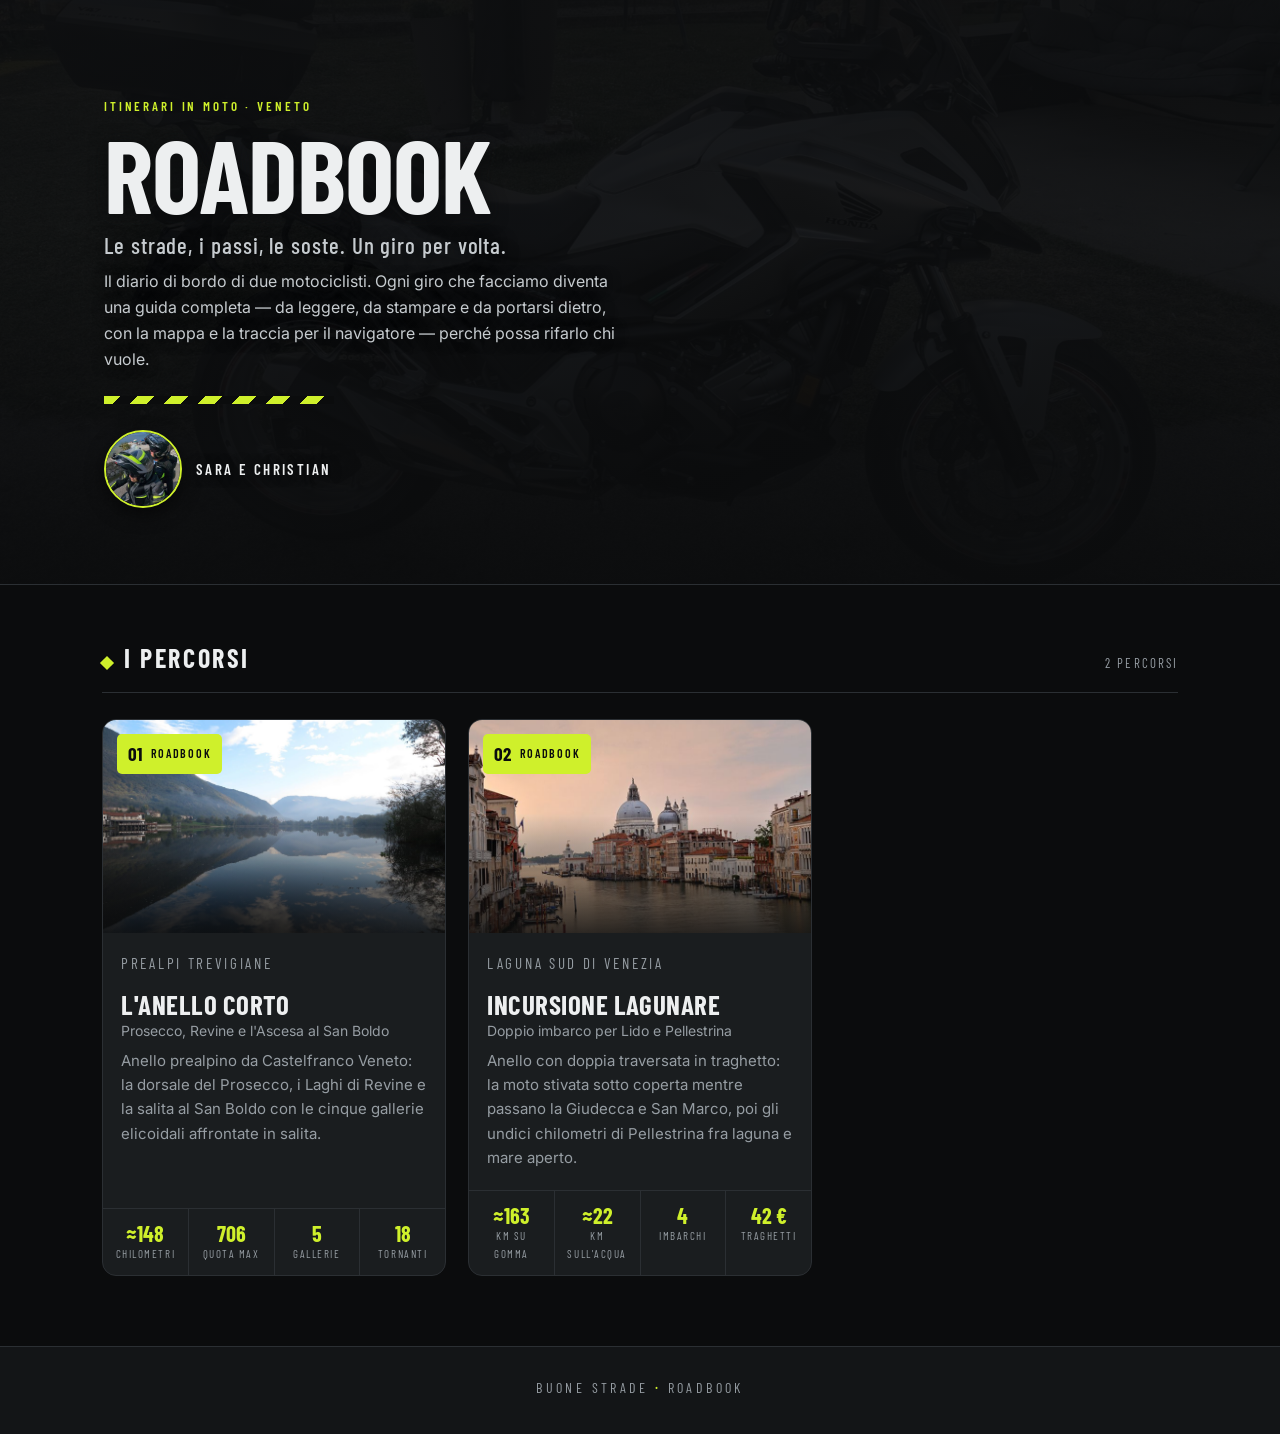
==== index.html @ 34e00041 "Add files via upload" ====
<!DOCTYPE html>
<html lang="it">
<head>
<meta charset="UTF-8">
<meta name="viewport" content="width=device-width, initial-scale=1">
<title>Roadbook — Itinerari in moto</title>
<meta name="description" content="Itinerari in moto in Veneto: guida da sfogliare, PDF da stampare, traccia GPX e video del giro.">
<meta name="theme-color" content="#0B0C0D">
<link rel="preconnect" href="https://fonts.googleapis.com">
<link rel="preconnect" href="https://fonts.gstatic.com" crossorigin>
<link href="https://fonts.googleapis.com/css2?family=Barlow+Condensed:wght@500;600;700&family=Inter:wght@400;500;600&display=swap" rel="stylesheet">
<link rel="stylesheet" href="stile.css">
</head>
<body>

<header class="apertura">
  <img class="apertura-foto" src="media/moto.jpg" alt="">
  <div class="apertura-in">

    <div class="apertura-testo">
      <p class="occhiello">Itinerari in moto · Veneto</p>
      <h1>Roadbook<span>Le strade, i passi, le soste. Un giro per volta.</span></h1>
      <p class="intro">Il diario di bordo di due motociclisti. Ogni giro che facciamo diventa una guida completa — da leggere, da stampare e da portarsi dietro, con la mappa e la traccia per il navigatore — perché possa rifarlo chi vuole.</p>
      <div class="strisce"></div>

      <figure class="noi">
        <img src="media/noi.jpg" alt="I due motociclisti in sella">
        <figcaption>Sara e Christian</figcaption>
      </figure>

    </div>

  </div>
</header>

<main class="foglio">
  <div class="titolo-sezione">
    <h2>I percorsi</h2>
    <span class="nota" id="conteggio"></span>
  </div>

  <div class="griglia" id="griglia"></div>
</main>

<footer class="piede">Buone strade <b>·</b> Roadbook</footer>

<!-- prima i dati, poi il codice che li disegna -->
<script src="giri.js"></script>
<script>
/* Disegna un riquadro per ogni giro presente in giri.js.
   Non serve modificare questo blocco per aggiungere un percorso. */
(function () {
  var griglia = document.getElementById("griglia");

  if (typeof GIRI === "undefined" || GIRI.length === 0) {
    griglia.innerHTML = '<p class="vuoto">Nessun giro inserito. Aggiungi il primo nel file giri.js.</p>';
    return;
  }

  document.getElementById("conteggio").textContent =
    GIRI.length + (GIRI.length === 1 ? " percorso" : " percorsi");

  GIRI.forEach(function (g) {
    var base = "giri/" + g.cartella + "/";

    var numeri = (g.numeri || []).map(function (v) {
      return '<div><span class="n">' + v.n + '</span><span class="e">' + v.e + '</span></div>';
    }).join("");

    var a = document.createElement("a");
    a.className = "scheda";
    a.href = "giro.html?id=" + encodeURIComponent(g.cartella);
    a.innerHTML =
      '<div class="scheda-foto">' +
        '<img src="' + base + g.copertina + '" alt="' + g.titolo + '" loading="lazy">' +
        '<div class="targa"><b>' + g.numero + '</b><span>Roadbook</span></div>' +
      '</div>' +
      '<div class="scheda-testo">' +
        '<p class="scheda-zona">' + g.zona + '</p>' +
        '<h3>' + g.titolo + '<span>' + g.sottotitolo + '</span></h3>' +
        '<p>' + g.descrizione + '</p>' +
      '</div>' +
      (numeri ? '<div class="numeri">' + numeri + '</div>' : '');

    griglia.appendChild(a);
  });
})();
</script>

</body>
</html>
---- stile.css ----
/* =============================================================
   ROADBOOK — foglio di stile
   Palette: nero asfalto + giallo fluo (lo stesso delle giacche).
   Non serve modificare questo file per aggiungere un giro.
   ============================================================= */

:root{
  --nero:      #0B0C0D;   /* fondo pagina */
  --carbone:   #131517;   /* fondo sezioni */
  --pannello:  #1A1D1F;   /* riquadri */
  --bordo:     #2B2F33;
  --fluo:      #CFF02B;   /* giallo fluo */
  --fluo-scuro:#A6C400;
  --testo:     #EDEFF0;
  --testo-2:   #969DA3;
  --raggio:    14px;
}

*{ box-sizing:border-box; }

html,body{
  margin:0; padding:0;
  overflow-x:hidden;            /* niente scorrimento laterale sul telefono */
  background:var(--nero);
}

body{
  font-family:"Inter",-apple-system,BlinkMacSystemFont,"Segoe UI",Roboto,sans-serif;
  color:var(--testo);
  font-size:16px; line-height:1.62;
  -webkit-font-smoothing:antialiased;
}

img{ max-width:100%; }
a{ color:inherit; }

/* --- elementi ricorrenti ------------------------------------ */

/* la striscia diagonale nero/fluo, come il nastro segnaletico */
.strisce{
  height:8px;
  background:repeating-linear-gradient(135deg,
    var(--fluo) 0 12px, var(--nero) 12px 24px);
}

.occhiello{
  font-family:"Barlow Condensed",sans-serif;
  text-transform:uppercase;
  letter-spacing:.22em;
  font-size:13px; font-weight:600;
  color:var(--fluo);
  margin:0 0 10px;
}

.nota{
  font-family:"Barlow Condensed",sans-serif;
  text-transform:uppercase; letter-spacing:.16em;
  font-size:13px; color:var(--testo-2);
}

.vuoto{ color:var(--testo-2); font-size:15px; margin:0; }

/* =============================================================
   HOME — apertura
   ============================================================= */

.apertura{
  position:relative;
  background:var(--nero);
  border-bottom:1px solid var(--bordo);
  overflow:hidden;
}

.apertura-foto{
  position:absolute; inset:0;
  width:100%; height:100%;
  object-fit:cover; object-position:50% 62%;
  opacity:.34;
  filter:grayscale(.35) contrast(1.04);
}

.apertura::after{        /* velo scuro per far leggere il testo */
  content:""; position:absolute; inset:0;
  background:linear-gradient(180deg,
    rgba(11,12,13,.88) 0%, rgba(11,12,13,.80) 40%,
    rgba(11,12,13,.90) 72%, rgba(11,12,13,.97) 100%);
}

.apertura-in{
  position:relative; z-index:2;
  max-width:1120px; margin:0 auto;
  padding:64px 22px 54px;
  display:grid; gap:30px; grid-template-columns:1fr;
}

.apertura h1{
  font-family:"Barlow Condensed",sans-serif;
  font-weight:700; text-transform:uppercase;
  font-size:clamp(52px,15vw,104px);
  line-height:.88; letter-spacing:-.01em;
  margin:0 0 14px;
}

.apertura h1 span{
  display:block;
  font-size:clamp(17px,4.4vw,23px);
  font-weight:500; letter-spacing:.04em;
  text-transform:none;
  color:var(--testo-2);
  margin-top:16px;
}

.intro{
  max-width:52ch;
  color:#C6CBCF;                 /* più chiaro: deve leggersi sopra la foto */
  font-size:16px;
  margin:0 0 24px;
  text-shadow:0 1px 14px rgba(11,12,13,.95);
}

.apertura h1,
.apertura h1 span{ text-shadow:0 2px 18px rgba(11,12,13,.85); }
.apertura h1 span{ color:#C6CBCF; }

.apertura-testo .strisce{ max-width:230px; }

/* il tondo con la foto dei due motociclisti */
.noi{
  margin:26px 0 0;
  display:flex; align-items:center; gap:14px;
}
.noi img{
  width:78px; height:78px; flex:0 0 78px;
  border-radius:50%;
  object-fit:cover;
  border:2px solid var(--fluo);
  box-shadow:0 6px 18px rgba(0,0,0,.55);
}
.noi figcaption{
  font-family:"Barlow Condensed",sans-serif;
  text-transform:uppercase; letter-spacing:.16em;
  font-size:15px; font-weight:600; line-height:1.35;
  text-shadow:0 1px 12px rgba(11,12,13,.9);
}
.noi figcaption span{
  display:block;
  color:var(--fluo); font-size:12px; letter-spacing:.14em;
}

@media (min-width:900px){
  .apertura-in{ padding:96px 24px 76px; }
}

/* =============================================================
   Corpo pagina
   ============================================================= */

.foglio{
  max-width:1120px;
  margin:0 auto;
  padding:52px 22px 70px;
}

.titolo-sezione{
  display:flex; align-items:baseline; gap:16px;
  border-bottom:1px solid var(--bordo);
  padding-bottom:12px; margin-bottom:26px;
}
.titolo-sezione h2{
  font-family:"Barlow Condensed",sans-serif;
  text-transform:uppercase; letter-spacing:.1em;
  font-size:26px; font-weight:700;
  margin:0; flex:1 1 0;
}
.titolo-sezione h2::before{
  content:""; display:inline-block;
  width:10px; height:10px; margin-right:12px;
  background:var(--fluo);
  transform:rotate(45deg);
}

/* --- griglia dei giri --------------------------------------- */

.griglia{
  display:grid; gap:22px;
  grid-template-columns:repeat(auto-fill,minmax(min(100%,290px),1fr));
}

.scheda{
  display:flex; flex-direction:column;
  background:var(--pannello);
  border:1px solid var(--bordo);
  border-radius:var(--raggio);
  overflow:hidden;
  text-decoration:none;
  transition:transform .18s ease, border-color .18s ease, box-shadow .18s ease;
}
.scheda:hover,.scheda:focus-visible{
  transform:translateY(-4px);
  border-color:var(--fluo);
  box-shadow:0 16px 34px rgba(0,0,0,.5);
}

.scheda-foto{ position:relative; }
.scheda-foto img{
  display:block; width:100%;
  aspect-ratio:16/10; object-fit:cover;
}
.scheda-foto::after{
  content:""; position:absolute; inset:0;
  background:linear-gradient(180deg,rgba(11,12,13,0) 45%,rgba(11,12,13,.85) 100%);
}

/* la targa col numero del roadbook */
.targa{
  position:absolute; z-index:2; left:14px; top:14px;
  display:flex; align-items:center; gap:8px;
  background:var(--fluo); color:var(--nero);
  padding:5px 11px; border-radius:5px;
  font-family:"Barlow Condensed",sans-serif;
  text-transform:uppercase; letter-spacing:.14em;
  font-size:12px; font-weight:600;
}
.targa b{ font-size:19px; letter-spacing:.02em; }

.scheda-testo{ padding:18px 18px 6px; flex:1 1 auto; }
.scheda-zona{
  font-family:"Barlow Condensed",sans-serif;
  text-transform:uppercase; letter-spacing:.18em;
  font-size:12px; color:var(--fluo); margin:0 0 6px;
}
.scheda-testo h3{
  font-family:"Barlow Condensed",sans-serif;
  text-transform:uppercase; letter-spacing:.02em;
  font-size:27px; font-weight:700; line-height:1.05;
  margin:0 0 10px;
}
.scheda-testo h3 span{
  display:block;
  font-family:"Inter",sans-serif;
  text-transform:none; letter-spacing:0;
  font-size:14px; font-weight:400;
  color:var(--testo-2);
  margin-top:6px;
}
.scheda-testo p{ margin:0 0 14px; font-size:15px; color:var(--testo-2); }

.numeri{
  display:flex; flex-wrap:wrap;
  border-top:1px solid var(--bordo);
  margin-top:auto;
}
.numeri > div{
  flex:1 1 0; min-width:70px;
  padding:12px 10px;
  border-right:1px solid var(--bordo);
  text-align:center;
}
.numeri > div:last-child{ border-right:0; }
.numeri .n{
  display:block;
  font-family:"Barlow Condensed",sans-serif;
  font-size:22px; font-weight:700; color:var(--fluo);
  line-height:1.1;
}
.numeri .e{
  display:block;
  font-family:"Barlow Condensed",sans-serif;
  text-transform:uppercase; letter-spacing:.14em;
  font-size:11px; color:var(--testo-2);
}

/* =============================================================
   PAGINA DEL GIRO
   ============================================================= */

.testata{
  position:relative;
  border-bottom:1px solid var(--bordo);
  overflow:hidden;
  background:var(--nero);
}
.testata-foto{
  position:absolute; inset:0;
  width:100%; height:100%;
  object-fit:cover; opacity:.38;
  filter:grayscale(.25);
}
.testata::after{
  content:""; position:absolute; inset:0;
  background:linear-gradient(180deg,rgba(11,12,13,.8),rgba(11,12,13,.95));
}
.testata-in{
  position:relative; z-index:2;
  max-width:1120px; margin:0 auto;
  padding:54px 22px 44px;
}
.testata h1{
  font-family:"Barlow Condensed",sans-serif;
  text-transform:uppercase; font-weight:700;
  font-size:clamp(38px,10vw,68px);
  line-height:.94; margin:0 0 10px;
}
.testata p{ margin:0; color:var(--testo-2); max-width:60ch; }

.indietro{
  display:inline-block;
  font-family:"Barlow Condensed",sans-serif;
  text-transform:uppercase; letter-spacing:.16em;
  font-size:13px; font-weight:600;
  color:var(--testo-2); text-decoration:none;
  margin-bottom:26px;
}
.indietro:hover{ color:var(--fluo); }

.blocchi{
  display:grid; gap:18px;
  grid-template-columns:repeat(auto-fit,minmax(min(100%,270px),1fr));
  margin-bottom:40px;
}
.blocco{
  background:var(--pannello);
  border:1px solid var(--bordo);
  border-radius:var(--raggio);
  padding:22px 20px;
}
.blocco h3{
  font-family:"Barlow Condensed",sans-serif;
  text-transform:uppercase; letter-spacing:.1em;
  font-size:21px; font-weight:700;
  margin:0 0 8px;
}
.blocco p{ margin:0 0 16px; font-size:15px; color:var(--testo-2); }

/* --- pulsanti ----------------------------------------------- */

.bottone{
  display:block; width:100%;
  padding:13px 18px; margin-bottom:10px;
  background:var(--fluo); color:var(--nero);
  border:1px solid var(--fluo);
  border-radius:9px;
  font-family:"Barlow Condensed",sans-serif;
  text-transform:uppercase; letter-spacing:.12em;
  font-size:16px; font-weight:700;
  text-align:center; text-decoration:none;
  transition:background .16s ease, color .16s ease;
}
.bottone:hover{ background:var(--fluo-scuro); border-color:var(--fluo-scuro); }
.bottone:last-child{ margin-bottom:0; }

.bottone.chiaro{
  background:transparent; color:var(--fluo);
  border:1px solid var(--fluo);
}
.bottone.chiaro:hover{ background:rgba(207,240,43,.12); color:var(--fluo); }

a:focus-visible,.scheda:focus-visible{
  outline:3px solid var(--fluo);
  outline-offset:3px;
}

/* nota sul file GPX, dentro il riquadro della traccia */
.gpx-nota{
  margin:14px 0 0;
  padding:11px 13px;
  border-left:3px solid var(--fluo);
  background:rgba(255,255,255,.04);
  border-radius:0 8px 8px 0;
  font-size:13.5px; line-height:1.55;
  color:var(--testo-2);
}
.gpx-nota strong{
  color:var(--fluo);
  font-family:"Barlow Condensed",sans-serif;
  text-transform:uppercase; letter-spacing:.1em;
  font-size:14px;
}

/* --- mappa del percorso ------------------------------------- */

.mappa{
  display:block;
  background:#fff;                 /* la mappa è chiara: le do una cornice bianca */
  border:1px solid var(--bordo);
  border-radius:var(--raggio);
  overflow:hidden;
  margin-bottom:40px;
  transition:border-color .18s ease;
}
.mappa:hover{ border-color:var(--fluo); }
.mappa img{
  display:block;
  width:100%; height:auto;
  margin:0 auto;
  max-width:560px;                 /* la mappa è verticale: non la stiro */
}

/* --- video e foto ------------------------------------------- */

.video{
  position:relative; width:100%;
  aspect-ratio:16/9;
  background:#000;
  border:1px solid var(--bordo);
  border-radius:var(--raggio);
  overflow:hidden;
}
.video iframe,.video video{
  position:absolute; inset:0;
  width:100%; height:100%; border:0;
}

.instagram{ display:flex; justify-content:center; margin-bottom:14px; }

.galleria{
  display:grid; gap:12px;
  grid-template-columns:repeat(auto-fill,minmax(min(100%,190px),1fr));
}
.galleria img{
  display:block; width:100%;
  aspect-ratio:4/3; object-fit:cover;
  border-radius:10px;
  border:1px solid var(--bordo);
}

/* --- piede -------------------------------------------------- */

.piede{
  border-top:1px solid var(--bordo);
  background:var(--carbone);
  padding:30px 22px 34px;
  text-align:center;
  font-family:"Barlow Condensed",sans-serif;
  text-transform:uppercase; letter-spacing:.24em;
  font-size:14px; color:var(--testo-2);
}
.piede b{ color:var(--fluo); font-weight:600; }

@media (prefers-reduced-motion:reduce){
  *{ transition:none !important; }
}
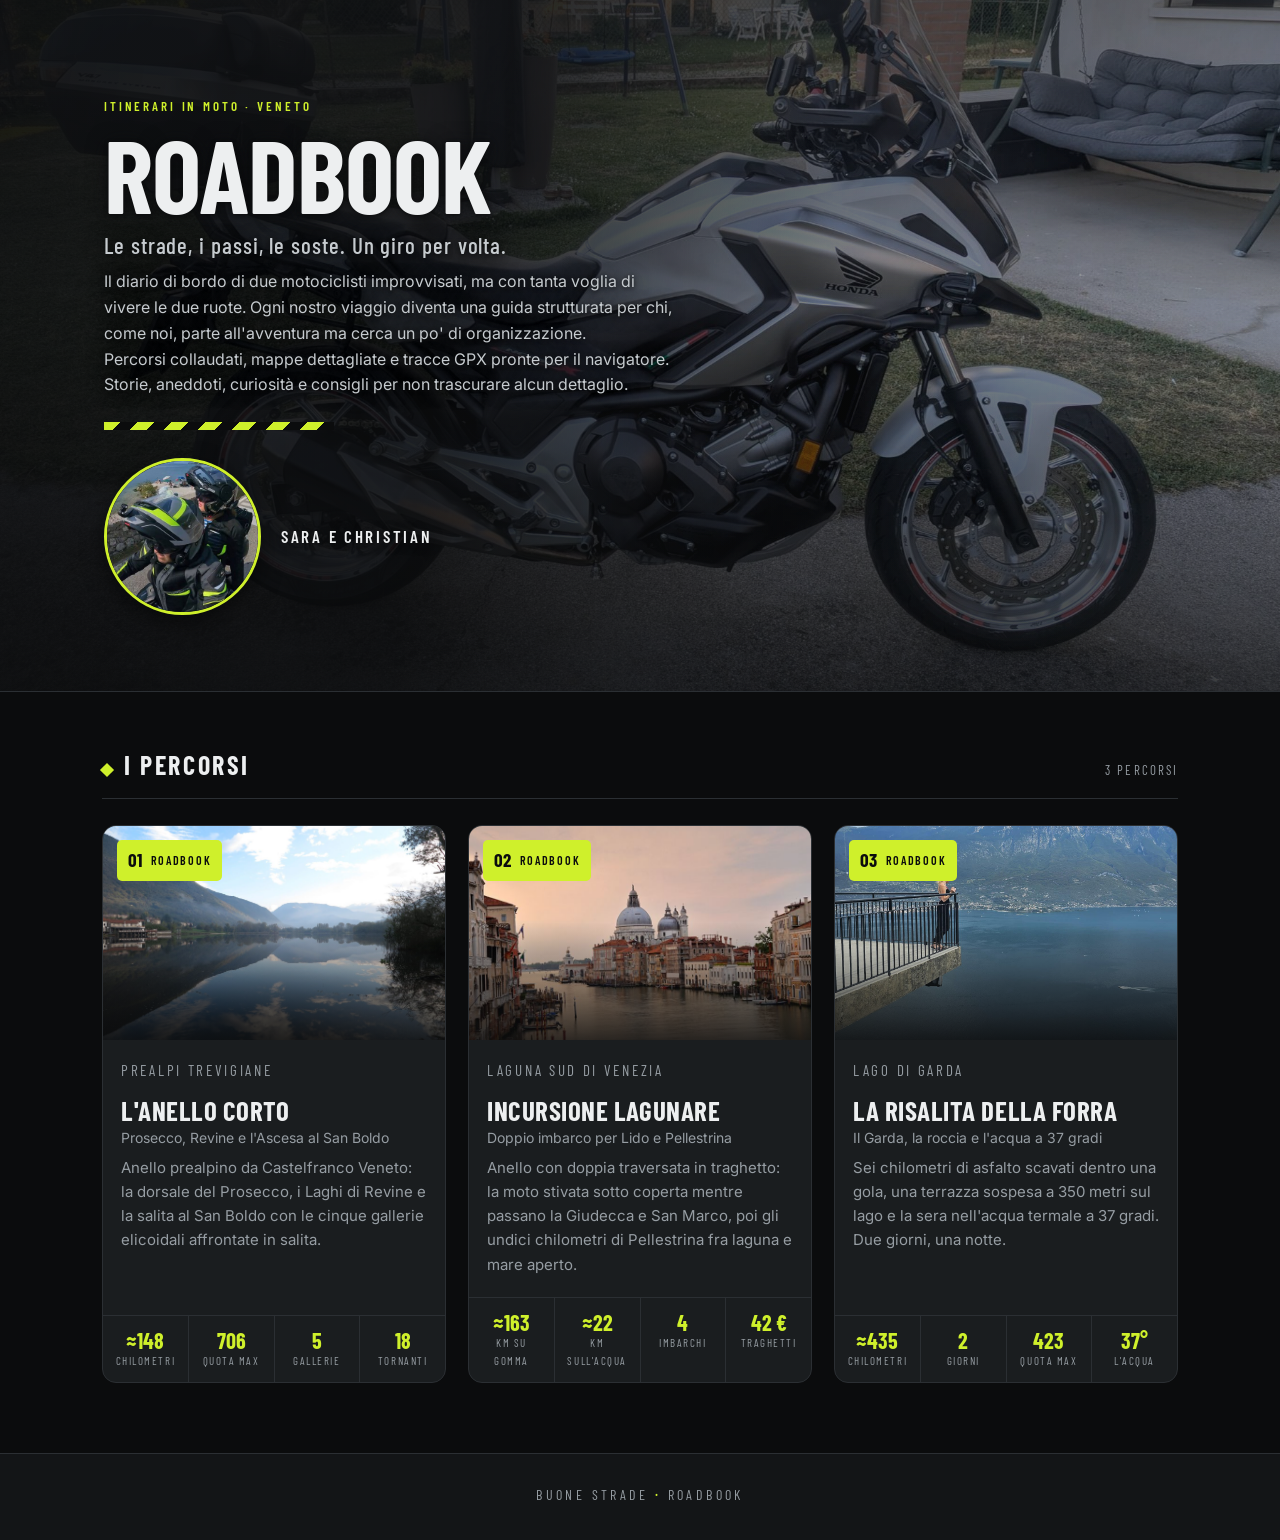
==== commit b2157804: "Add files via upload" ====
--- a/index.html
+++ b/index.html
@@ -20,7 +20,7 @@
     <div class="apertura-testo">
       <p class="occhiello">Itinerari in moto · Veneto</p>
       <h1>Roadbook<span>Le strade, i passi, le soste. Un giro per volta.</span></h1>
-      <p class="intro">Il diario di bordo di due motociclisti. Ogni giro che facciamo diventa una guida completa — da leggere, da stampare e da portarsi dietro, con la mappa e la traccia per il navigatore — perché possa rifarlo chi vuole.</p>
+      <p class="intro">Il diario di bordo di due motociclisti improvvisati, ma con tanta voglia di vivere le due ruote. Ogni nostro viaggio diventa una guida strutturata per chi, come noi, parte all'avventura ma cerca un po' di organizzazione.<br>Percorsi collaudati, mappe dettagliate e tracce GPX pronte per il navigatore.<br>Storie, aneddoti, curiosità e consigli per non trascurare alcun dettaglio.</p>
       <div class="strisce"></div>
 
       <figure class="noi">
--- a/stile.css
+++ b/stile.css
@@ -75,15 +75,29 @@
   position:absolute; inset:0;
   width:100%; height:100%;
   object-fit:cover; object-position:50% 62%;
-  opacity:.34;
-  filter:grayscale(.35) contrast(1.04);
-}
-
-.apertura::after{        /* velo scuro per far leggere il testo */
+  opacity:.82;
+  filter:grayscale(.08) contrast(1.06) brightness(1.14);
+}
+
+.apertura::after{        /* velo scuro: scherma il testo ma lascia vedere la moto */
   content:""; position:absolute; inset:0;
   background:linear-gradient(180deg,
-    rgba(11,12,13,.88) 0%, rgba(11,12,13,.80) 40%,
-    rgba(11,12,13,.90) 72%, rgba(11,12,13,.97) 100%);
+    rgba(11,12,13,.86) 0%, rgba(11,12,13,.62) 42%,
+    rgba(11,12,13,.76) 74%, rgba(11,12,13,.94) 100%);
+}
+
+@media (min-width:900px){
+  /* sul largo il testo sta a sinistra: schermo solo quella metà,
+     così la moto resta ben visibile sulla destra */
+  .apertura::after{
+    background:
+      linear-gradient(100deg,
+        rgba(11,12,13,.90) 0%,  rgba(11,12,13,.82) 36%,
+        rgba(11,12,13,.34) 62%, rgba(11,12,13,.10) 100%),
+      linear-gradient(180deg,
+        rgba(11,12,13,.38) 0%,  rgba(11,12,13,.10) 45%,
+        rgba(11,12,13,.72) 100%);
+  }
 }
 
 .apertura-in{
@@ -111,35 +125,35 @@
 }
 
 .intro{
-  max-width:52ch;
+  max-width:58ch;
   color:#C6CBCF;                 /* più chiaro: deve leggersi sopra la foto */
   font-size:16px;
   margin:0 0 24px;
-  text-shadow:0 1px 14px rgba(11,12,13,.95);
+  text-shadow:0 1px 4px rgba(11,12,13,1), 0 2px 18px rgba(11,12,13,.95);
 }
 
 .apertura h1,
-.apertura h1 span{ text-shadow:0 2px 18px rgba(11,12,13,.85); }
+.apertura h1 span{ text-shadow:0 1px 4px rgba(11,12,13,1), 0 2px 20px rgba(11,12,13,.9); }
 .apertura h1 span{ color:#C6CBCF; }
 
 .apertura-testo .strisce{ max-width:230px; }
 
 /* il tondo con la foto dei due motociclisti */
 .noi{
-  margin:26px 0 0;
-  display:flex; align-items:center; gap:14px;
+  margin:28px 0 0;
+  display:flex; align-items:center; gap:20px;
 }
 .noi img{
-  width:78px; height:78px; flex:0 0 78px;
+  width:157px; height:157px; flex:0 0 157px;
   border-radius:50%;
   object-fit:cover;
-  border:2px solid var(--fluo);
-  box-shadow:0 6px 18px rgba(0,0,0,.55);
+  border:3px solid var(--fluo);
+  box-shadow:0 8px 22px rgba(0,0,0,.55);
 }
 .noi figcaption{
   font-family:"Barlow Condensed",sans-serif;
   text-transform:uppercase; letter-spacing:.16em;
-  font-size:15px; font-weight:600; line-height:1.35;
+  font-size:17px; font-weight:600; line-height:1.35;
   text-shadow:0 1px 12px rgba(11,12,13,.9);
 }
 .noi figcaption span{
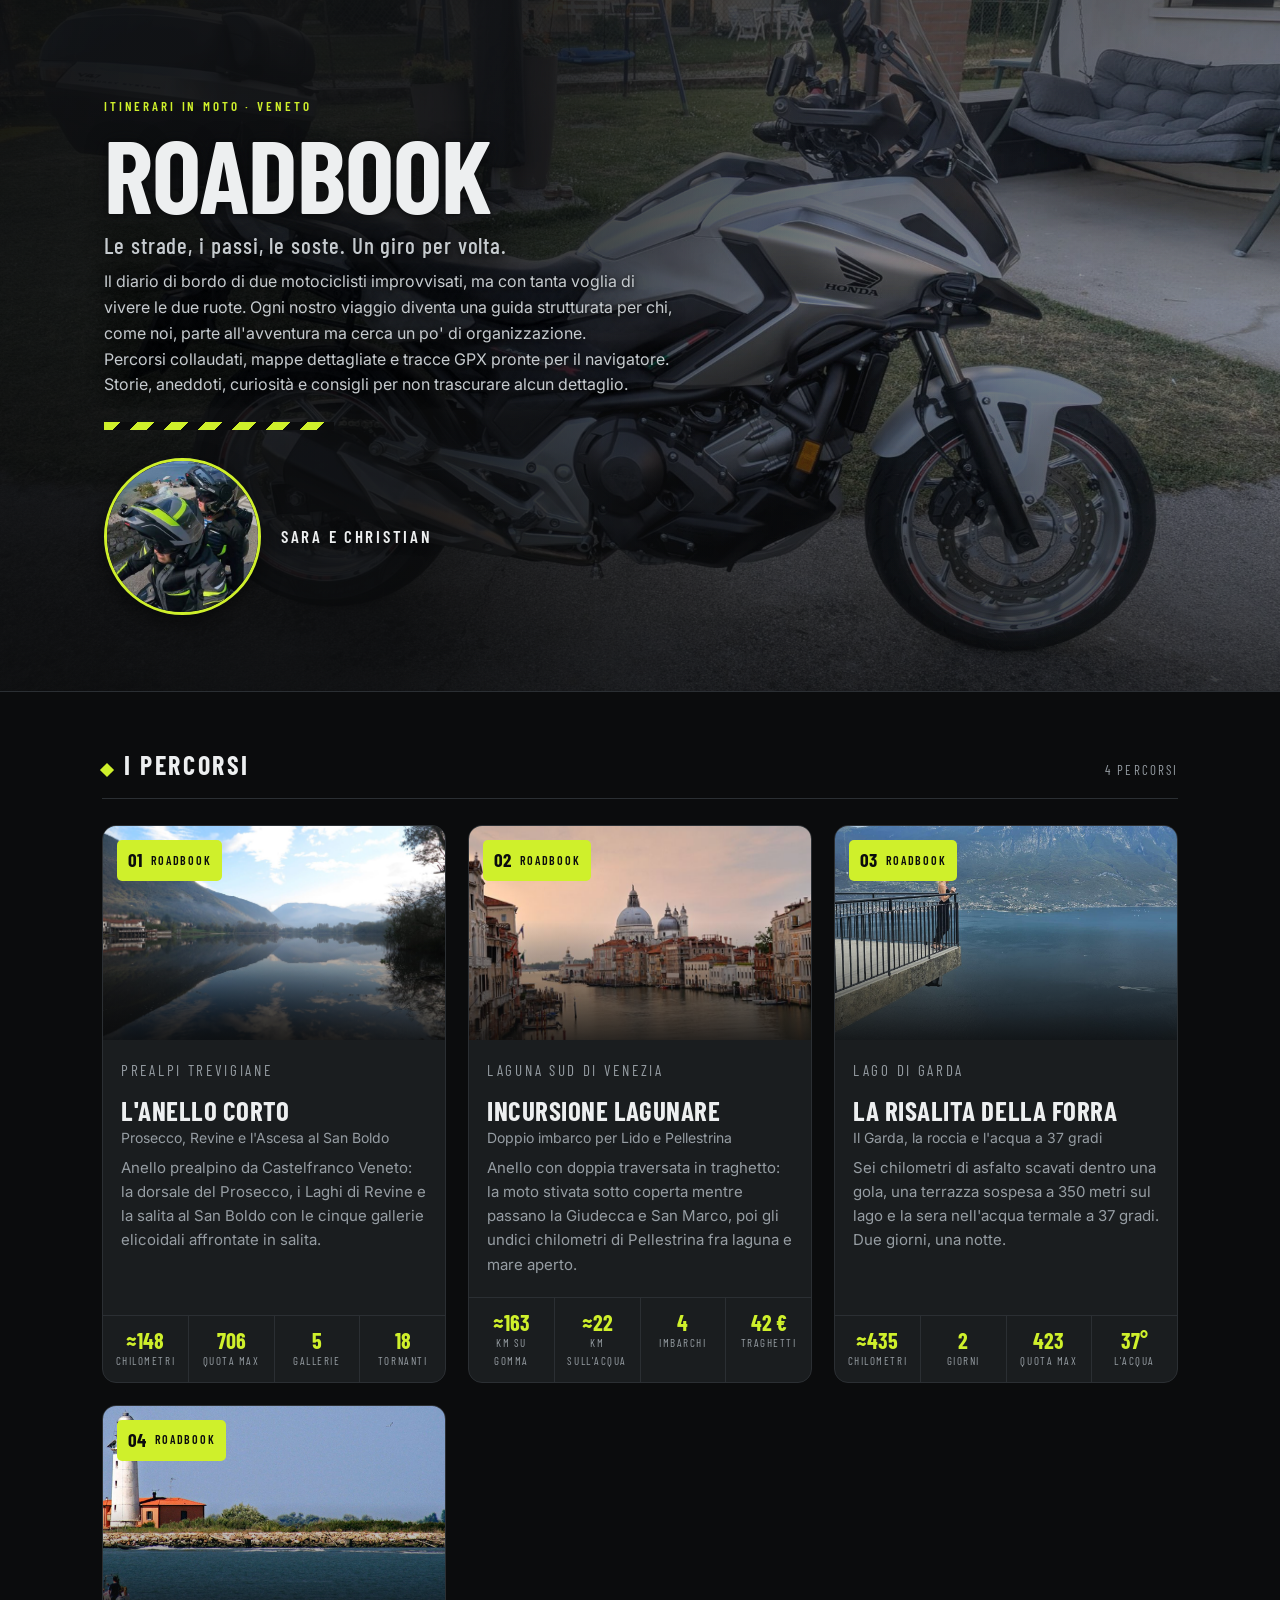
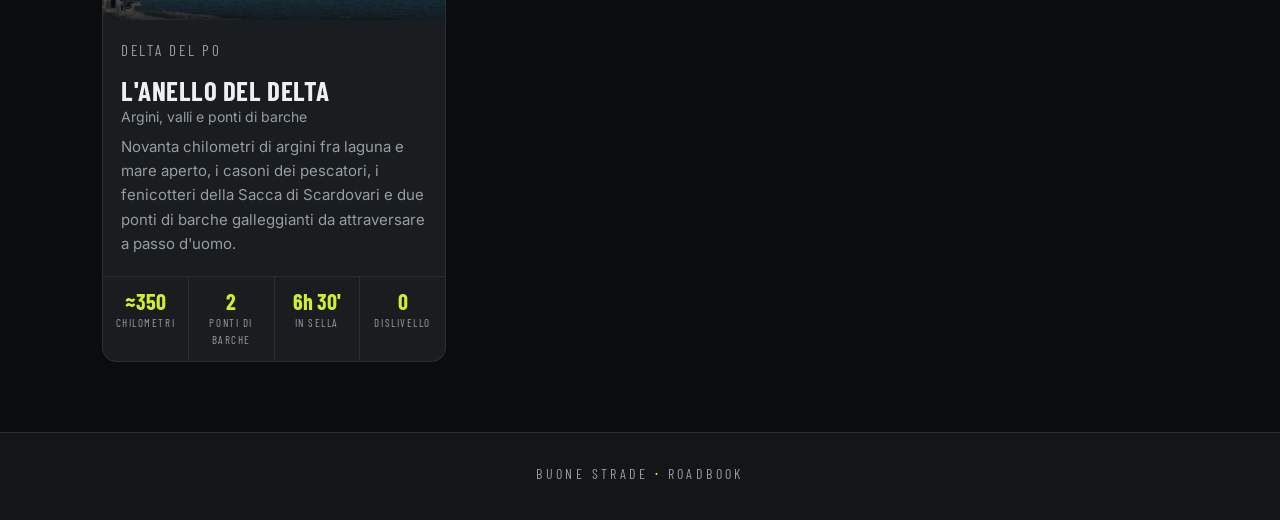
==== commit 6fd5634d: "Update index.html" ====
--- a/index.html
+++ b/index.html
@@ -4,6 +4,10 @@
 <meta charset="UTF-8">
 <meta name="viewport" content="width=device-width, initial-scale=1">
 <title>Roadbook — Itinerari in moto</title>
+  <link rel="icon" href="/RoadBook/favicon.ico" sizes="any">
+<link rel="icon" href="/RoadBook/favicon.svg" type="image/svg+xml">
+<link rel="apple-touch-icon" href="/RoadBook/apple-touch-icon.png">
+<link rel="manifest" href="/RoadBook/site.webmanifest">
 <meta name="description" content="Itinerari in moto in Veneto: guida da sfogliare, PDF da stampare, traccia GPX e video del giro.">
 <meta name="theme-color" content="#0B0C0D">
 <link rel="preconnect" href="https://fonts.googleapis.com">
--- a/stile.css
+++ b/stile.css
@@ -329,8 +329,12 @@
 
 .blocchi{
   display:grid; gap:18px;
-  grid-template-columns:repeat(auto-fit,minmax(min(100%,270px),1fr));
+  grid-template-columns:1fr;
+  align-items:start;
   margin-bottom:40px;
+}
+@media (min-width:760px){
+  .blocchi{ grid-template-columns:repeat(2,1fr); }   /* quattro riquadri, due per riga */
 }
 .blocco{
   background:var(--pannello);
@@ -397,17 +401,25 @@
   display:block;
   background:#fff;                 /* la mappa è chiara: le do una cornice bianca */
   border:1px solid var(--bordo);
-  border-radius:var(--raggio);
+  border-radius:10px;
   overflow:hidden;
-  margin-bottom:40px;
+  padding:10px 0;
   transition:border-color .18s ease;
 }
 .mappa:hover{ border-color:var(--fluo); }
 .mappa img{
   display:block;
-  width:100%; height:auto;
+  width:auto; height:auto;
+  max-width:100%;
+  max-height:290px;                /* la mappa è verticale: la tengo bassa */
   margin:0 auto;
-  max-width:560px;                 /* la mappa è verticale: non la stiro */
+}
+.sotto-mappa{
+  margin:10px 0 0 !important;
+  font-family:"Barlow Condensed",sans-serif;
+  text-transform:uppercase; letter-spacing:.16em;
+  font-size:12px; color:var(--testo-2);
+  text-align:center;
 }
 
 /* --- video e foto ------------------------------------------- */
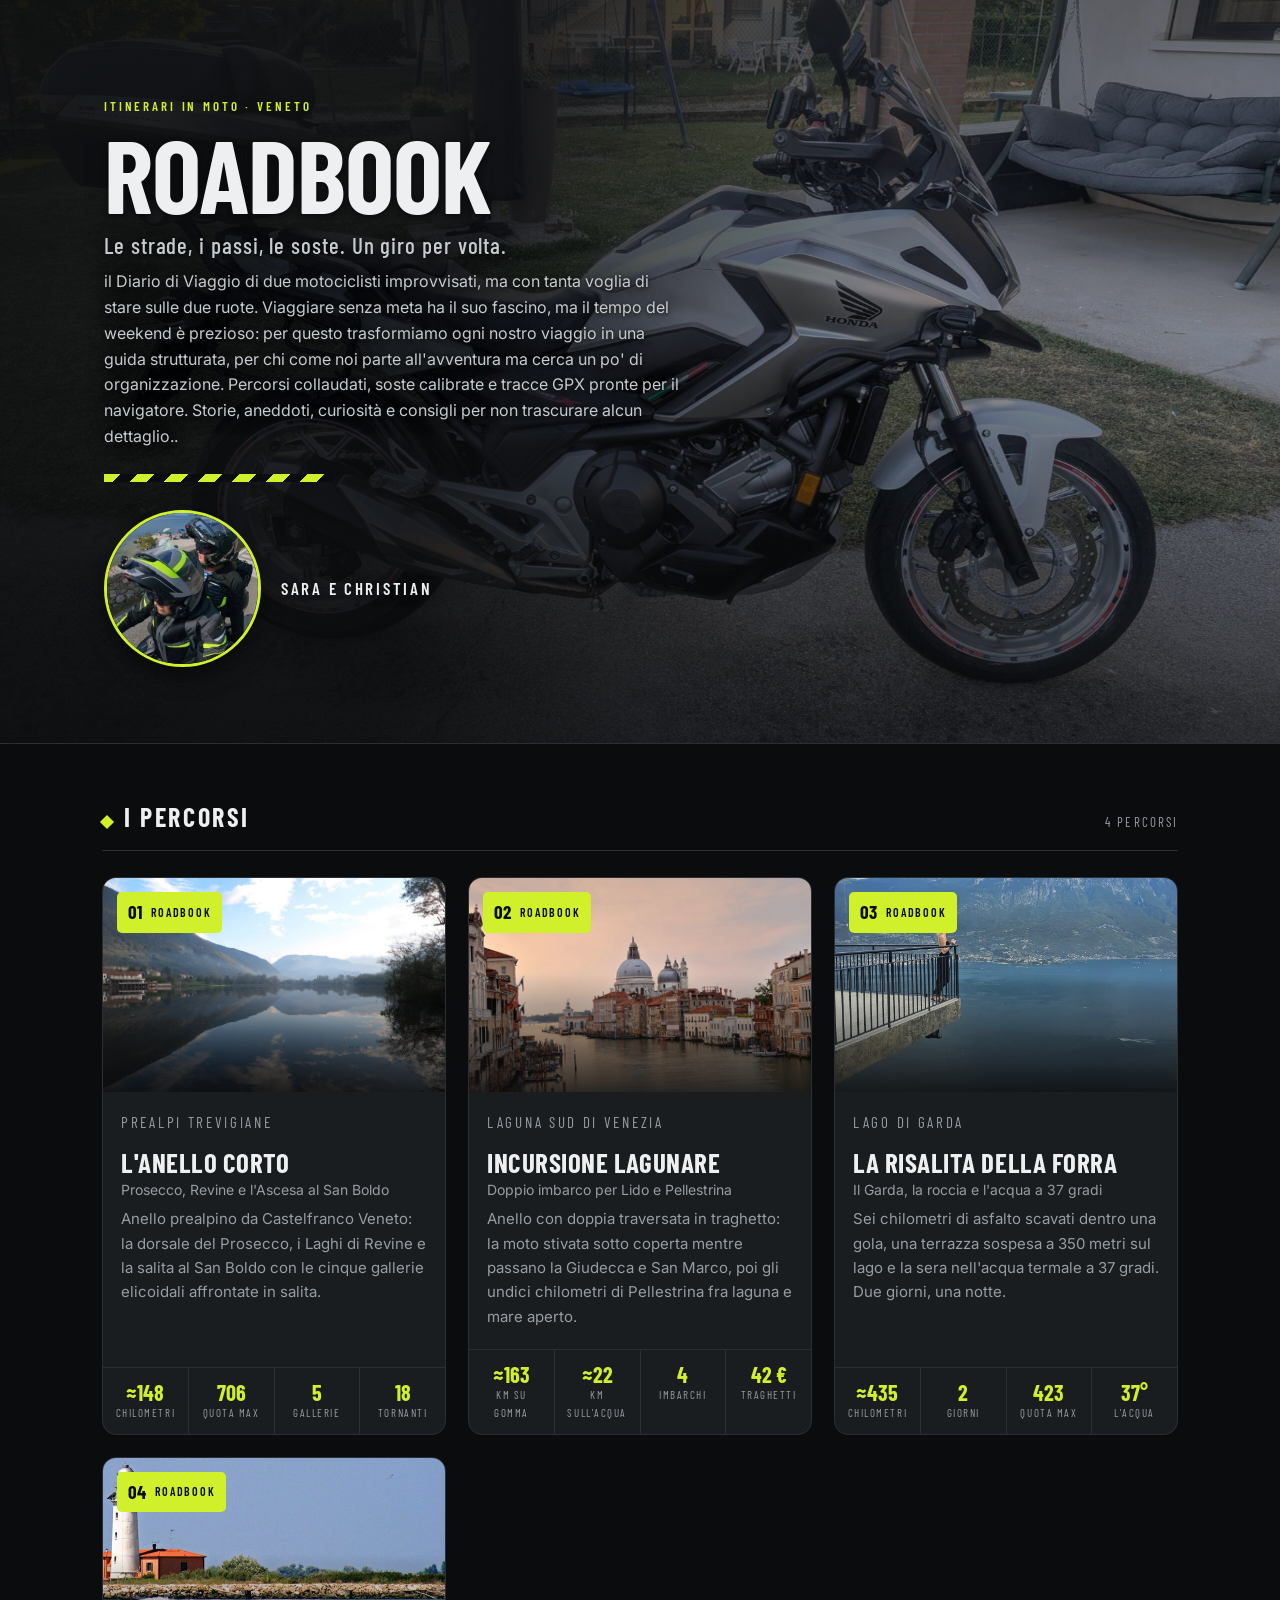
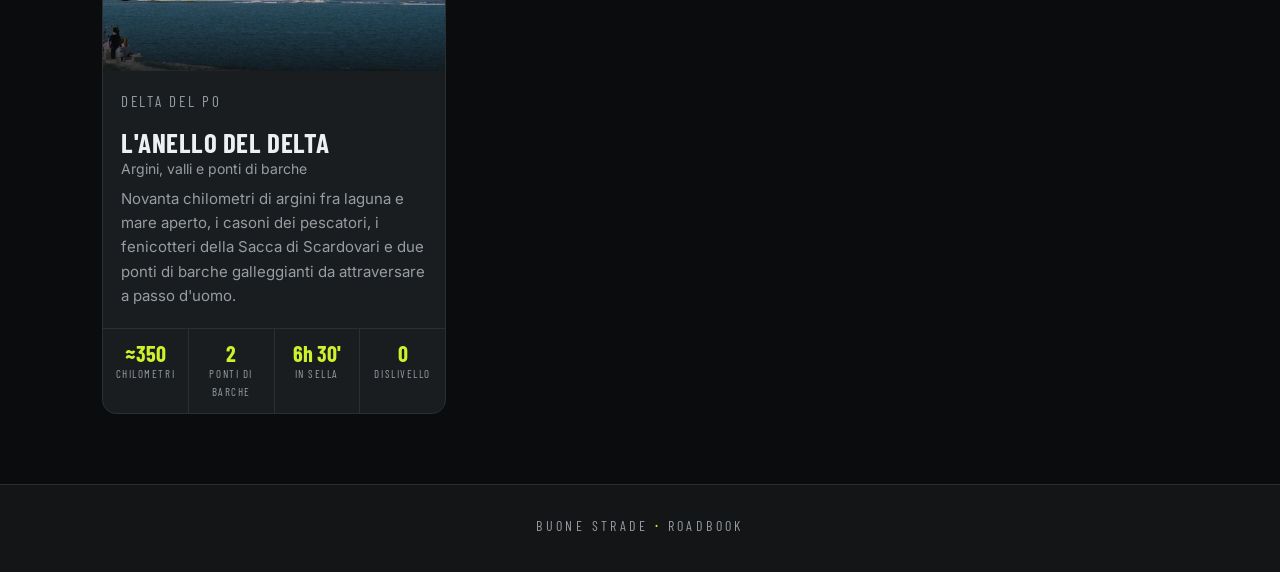
==== commit 89e3572a: "Revise intro paragraph for improved readability Updated the introductory paragraph to enhance clarit" ====
--- a/index.html
+++ b/index.html
@@ -24,7 +24,7 @@
     <div class="apertura-testo">
       <p class="occhiello">Itinerari in moto · Veneto</p>
       <h1>Roadbook<span>Le strade, i passi, le soste. Un giro per volta.</span></h1>
-      <p class="intro">Il diario di bordo di due motociclisti improvvisati, ma con tanta voglia di vivere le due ruote. Ogni nostro viaggio diventa una guida strutturata per chi, come noi, parte all'avventura ma cerca un po' di organizzazione.<br>Percorsi collaudati, mappe dettagliate e tracce GPX pronte per il navigatore.<br>Storie, aneddoti, curiosità e consigli per non trascurare alcun dettaglio.</p>
+      <p class="intro">il Diario di Viaggio di due motociclisti improvvisati, ma con tanta voglia di stare sulle due ruote. Viaggiare senza meta ha il suo fascino, ma il tempo del weekend è prezioso: per questo trasformiamo ogni nostro viaggio in una guida strutturata, per chi come noi parte all'avventura ma cerca un po' di organizzazione. Percorsi collaudati, soste calibrate e tracce GPX pronte per il navigatore. Storie, aneddoti, curiosità e consigli per non trascurare alcun dettaglio..</p>
       <div class="strisce"></div>
 
       <figure class="noi">
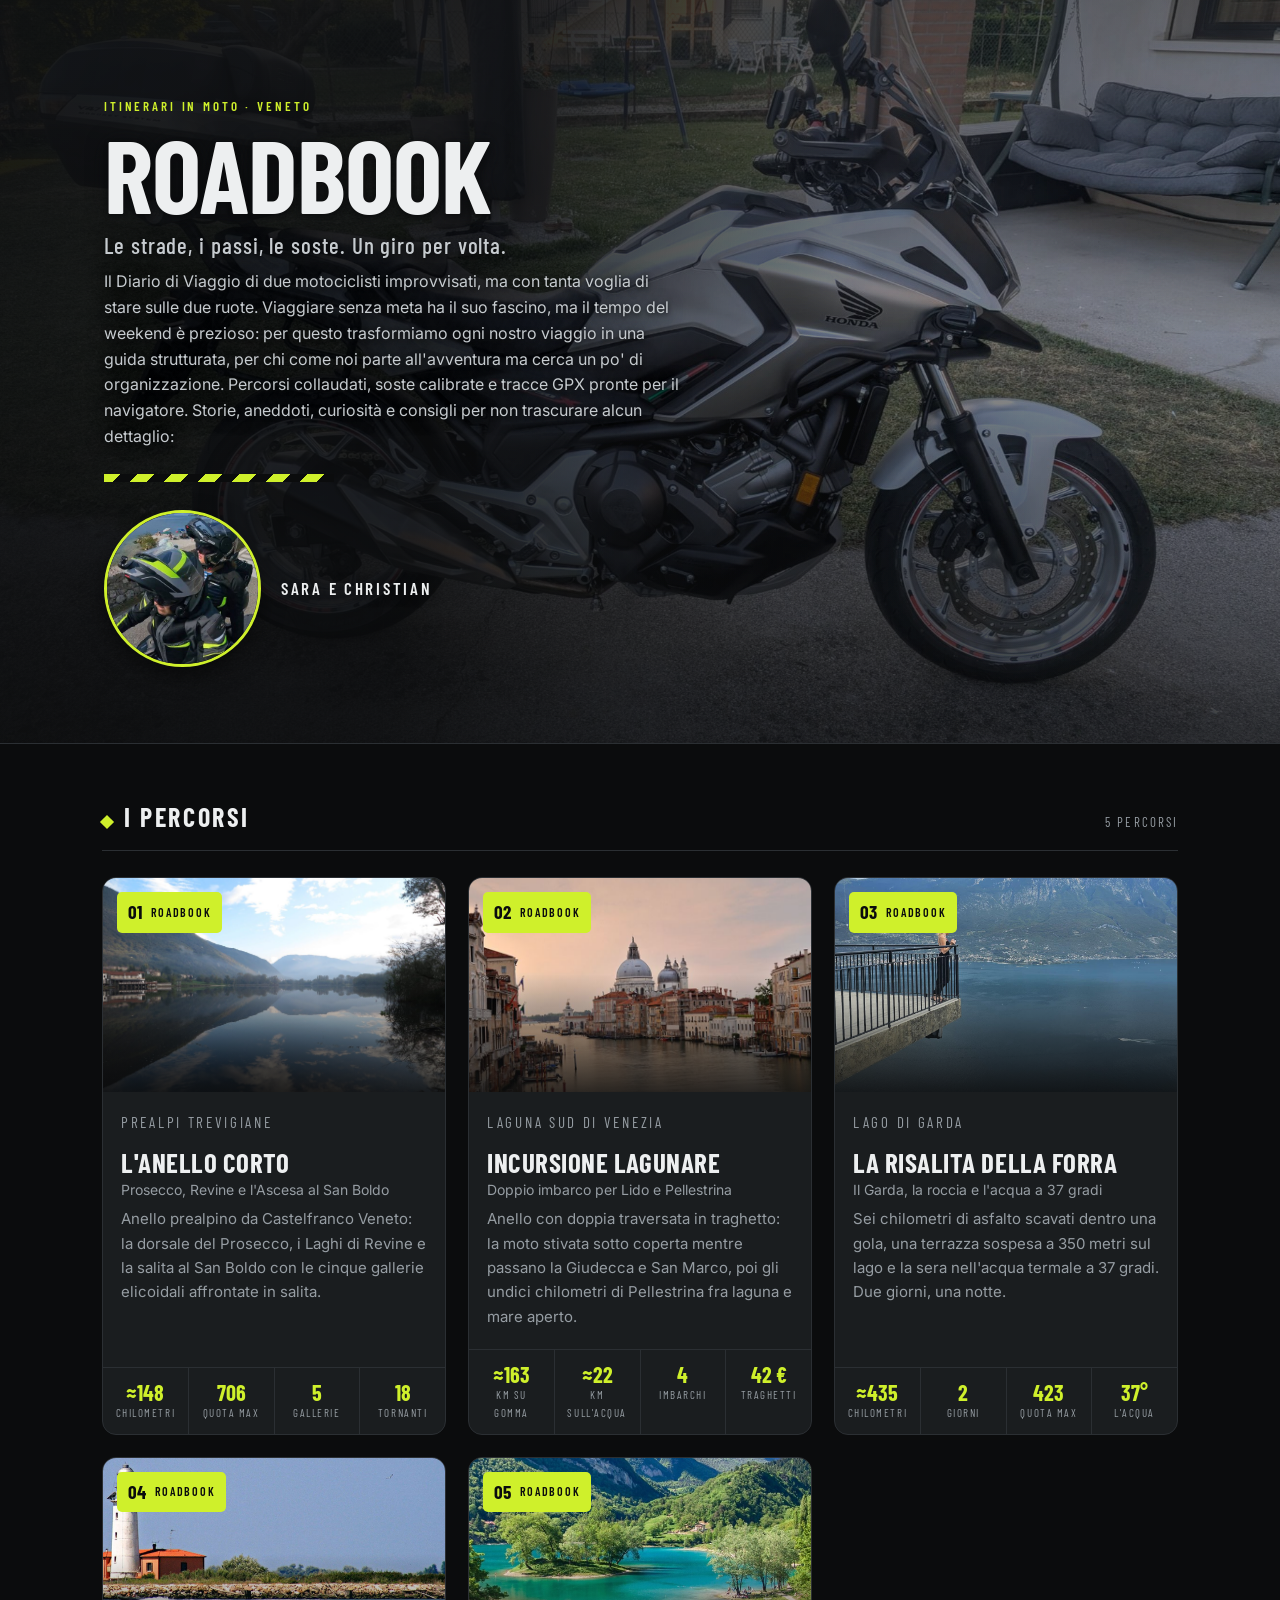
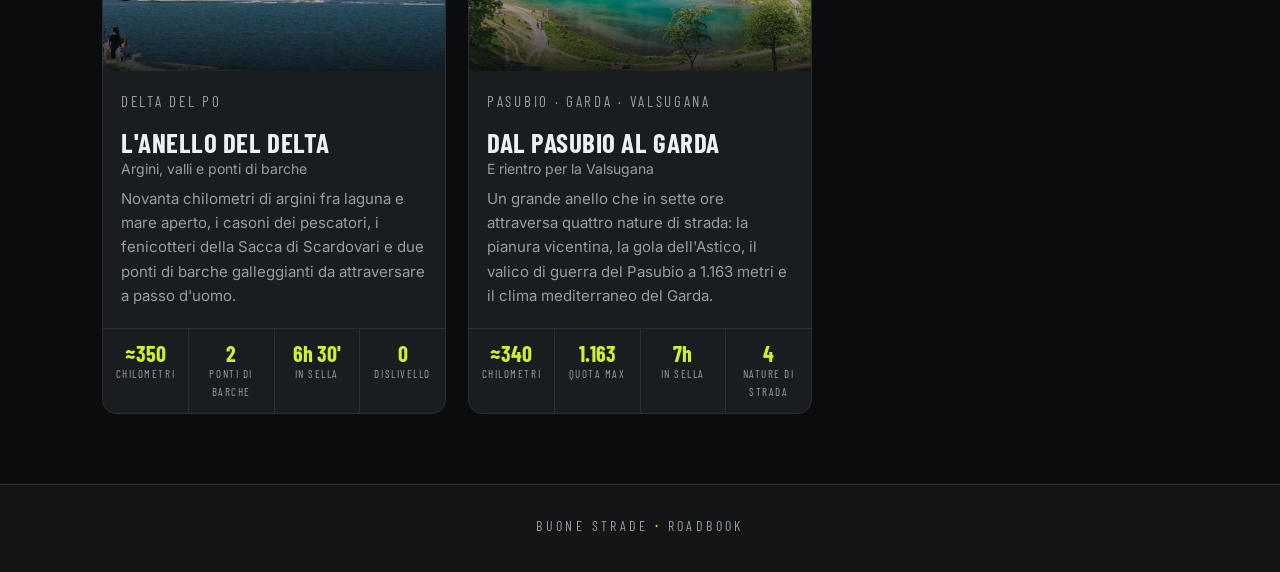
==== commit 117c81e9: "Correct intro paragraph punctuation in index.html" ====
--- a/index.html
+++ b/index.html
@@ -24,7 +24,7 @@
     <div class="apertura-testo">
       <p class="occhiello">Itinerari in moto · Veneto</p>
       <h1>Roadbook<span>Le strade, i passi, le soste. Un giro per volta.</span></h1>
-      <p class="intro">il Diario di Viaggio di due motociclisti improvvisati, ma con tanta voglia di stare sulle due ruote. Viaggiare senza meta ha il suo fascino, ma il tempo del weekend è prezioso: per questo trasformiamo ogni nostro viaggio in una guida strutturata, per chi come noi parte all'avventura ma cerca un po' di organizzazione. Percorsi collaudati, soste calibrate e tracce GPX pronte per il navigatore. Storie, aneddoti, curiosità e consigli per non trascurare alcun dettaglio..</p>
+      <p class="intro">Il Diario di Viaggio di due motociclisti improvvisati, ma con tanta voglia di stare sulle due ruote. Viaggiare senza meta ha il suo fascino, ma il tempo del weekend è prezioso: per questo trasformiamo ogni nostro viaggio in una guida strutturata, per chi come noi parte all'avventura ma cerca un po' di organizzazione. Percorsi collaudati, soste calibrate e tracce GPX pronte per il navigatore. Storie, aneddoti, curiosità e consigli per non trascurare alcun dettaglio:</p>
       <div class="strisce"></div>
 
       <figure class="noi">
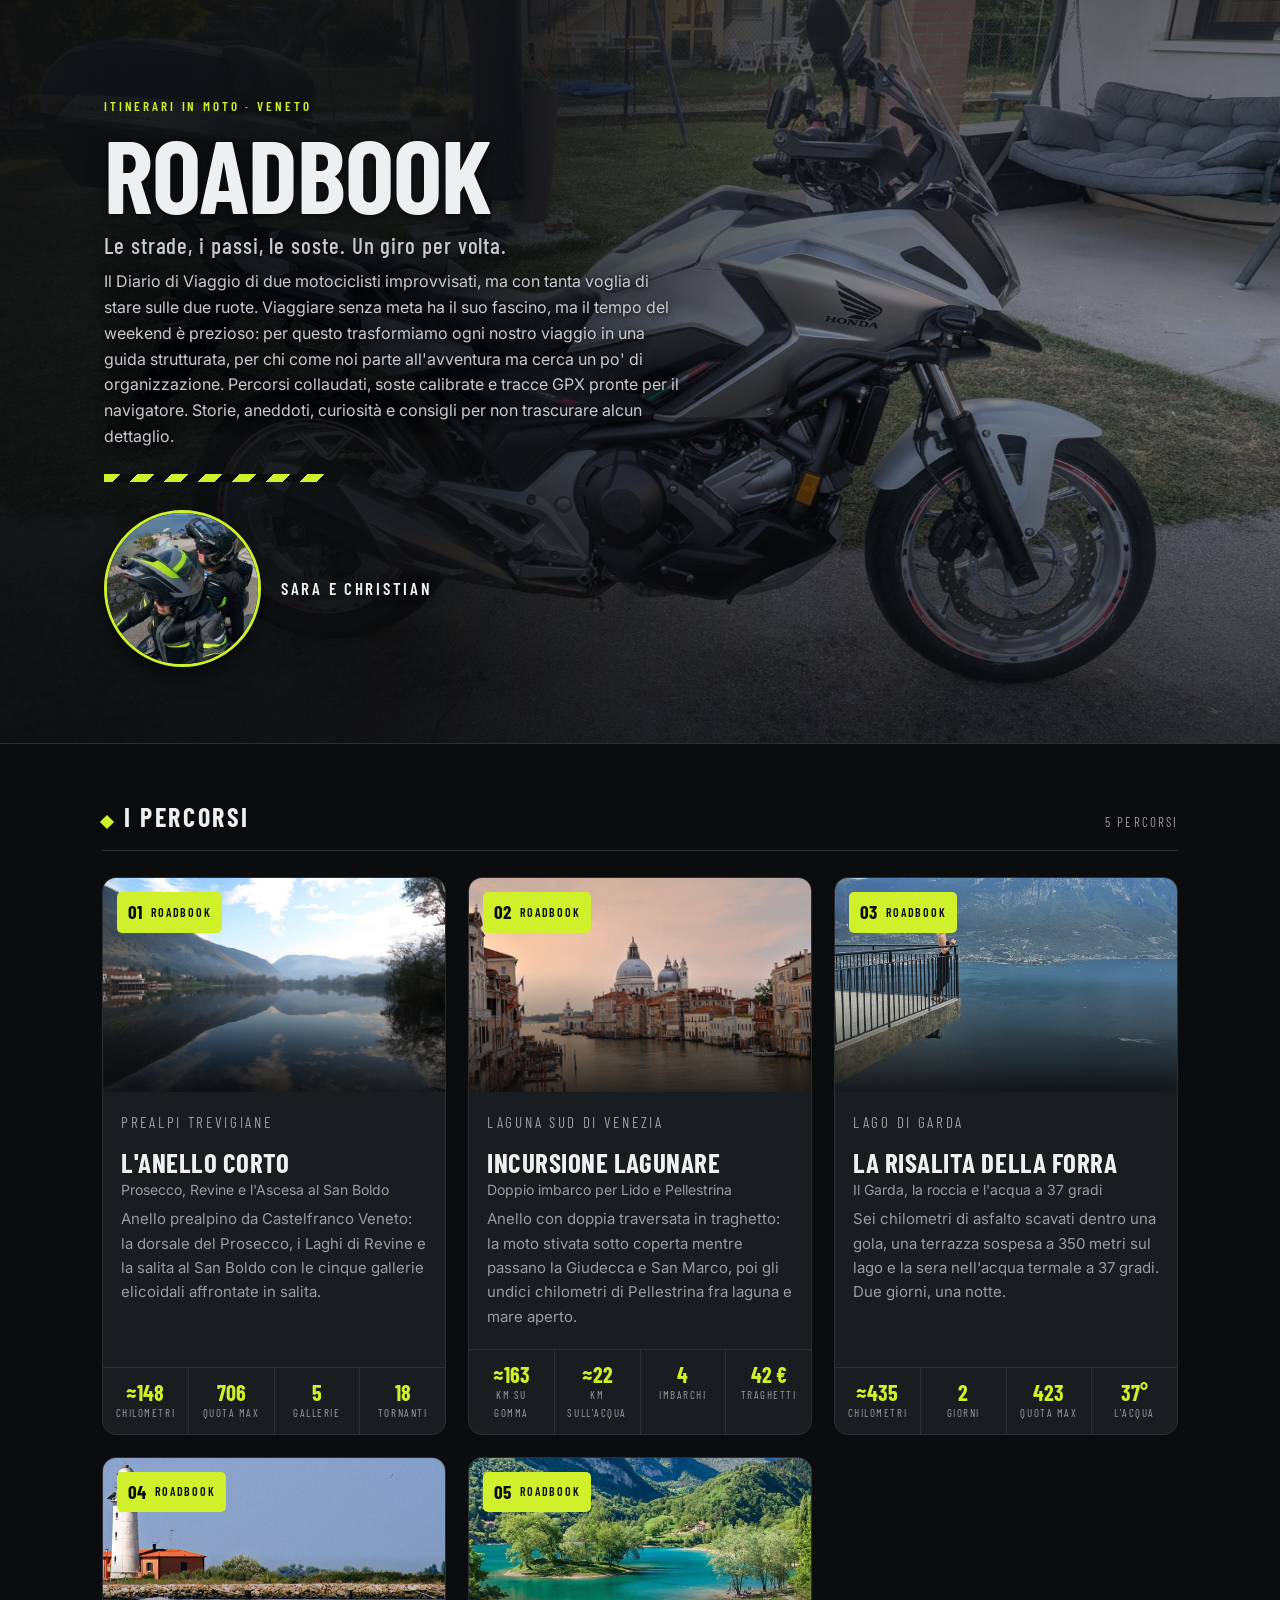
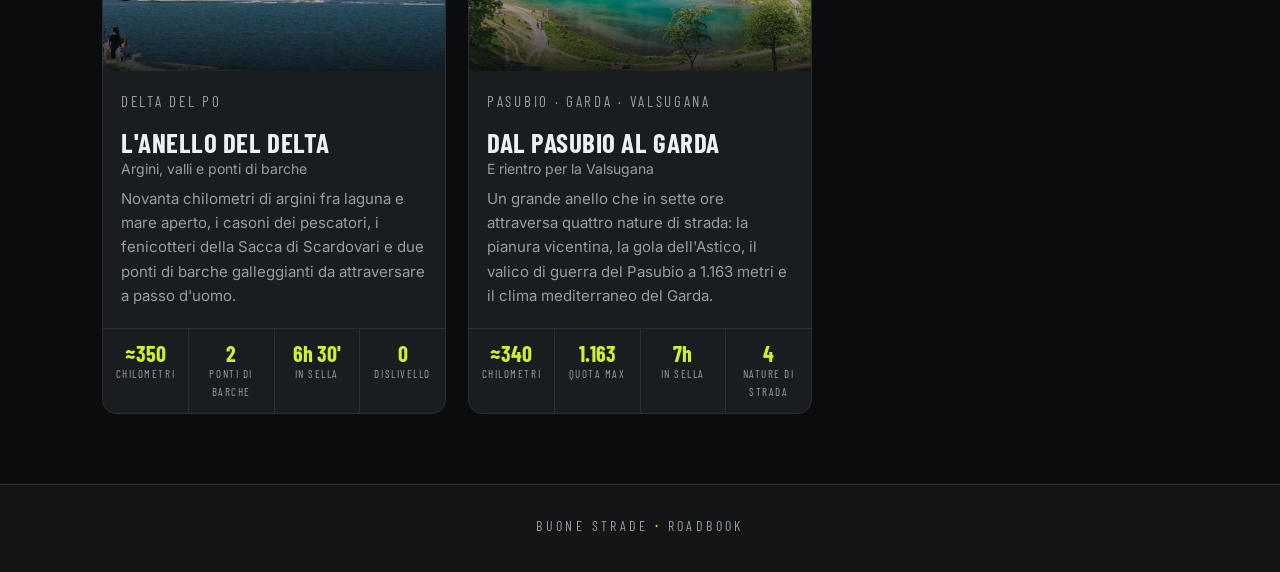
==== commit a3c24a9a: "Fix HTML formatting in index.html" ====
--- a/index.html
+++ b/index.html
@@ -24,7 +24,7 @@
     <div class="apertura-testo">
       <p class="occhiello">Itinerari in moto · Veneto</p>
       <h1>Roadbook<span>Le strade, i passi, le soste. Un giro per volta.</span></h1>
-      <p class="intro">Il Diario di Viaggio di due motociclisti improvvisati, ma con tanta voglia di stare sulle due ruote. Viaggiare senza meta ha il suo fascino, ma il tempo del weekend è prezioso: per questo trasformiamo ogni nostro viaggio in una guida strutturata, per chi come noi parte all'avventura ma cerca un po' di organizzazione. Percorsi collaudati, soste calibrate e tracce GPX pronte per il navigatore. Storie, aneddoti, curiosità e consigli per non trascurare alcun dettaglio:</p>
+      <p class="intro">Il Diario di Viaggio di due motociclisti improvvisati, ma con tanta voglia di stare sulle due ruote. Viaggiare senza meta ha il suo fascino, ma il tempo del weekend è prezioso: per questo trasformiamo ogni nostro viaggio in una guida strutturata, per chi come noi parte all'avventura ma cerca un po' di organizzazione. Percorsi collaudati, soste calibrate e tracce GPX pronte per il navigatore. Storie, aneddoti, curiosità e consigli per non trascurare alcun dettaglio.</p>
       <div class="strisce"></div>
 
       <figure class="noi">
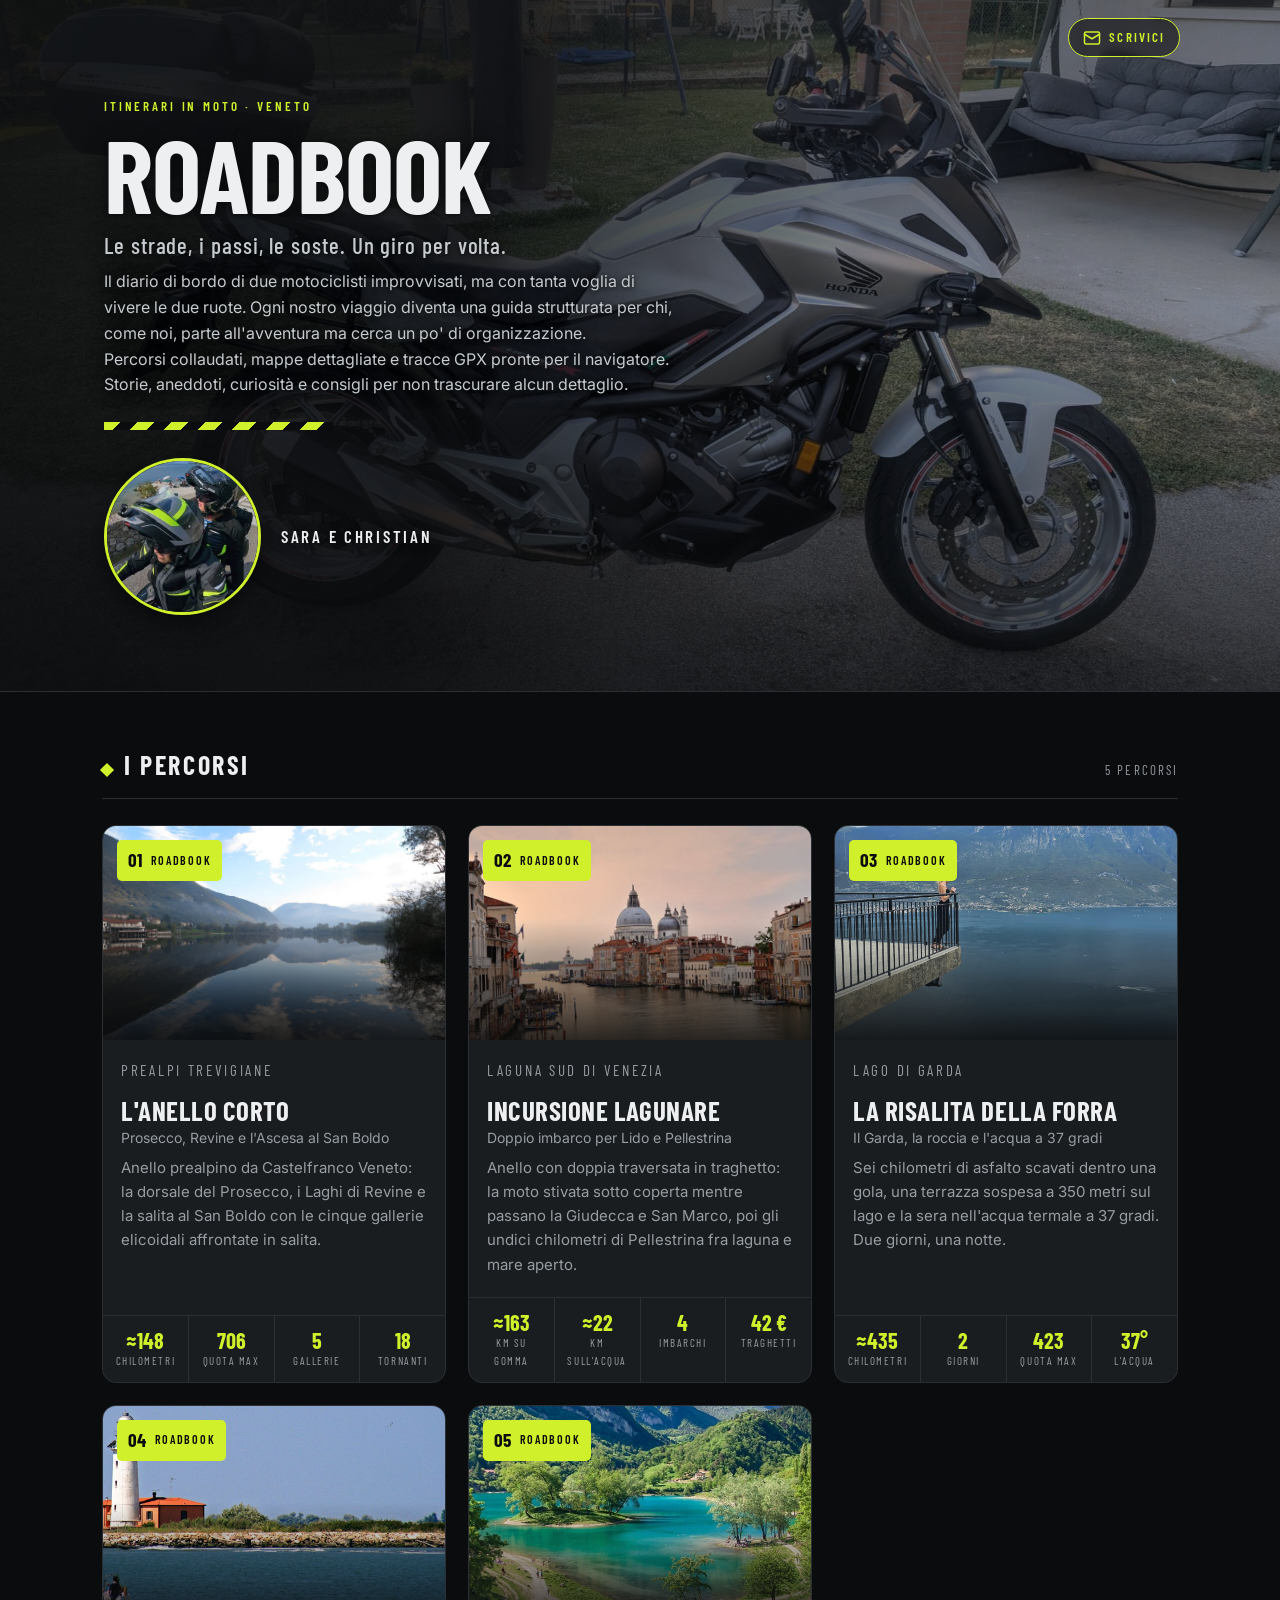
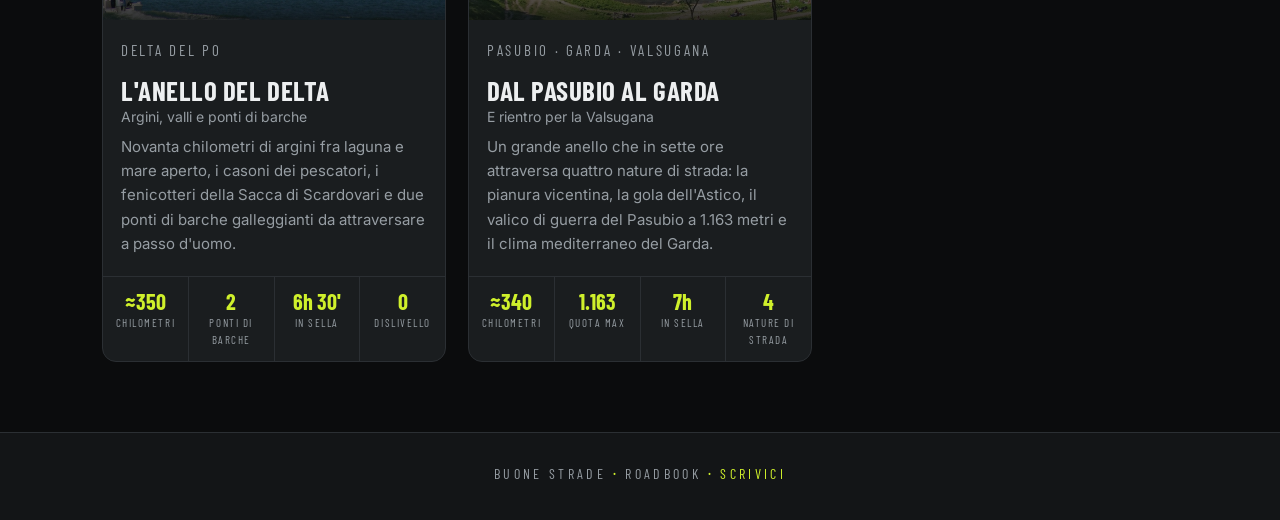
==== commit b1b0819e: "Add files via upload" ====
--- a/index.html
+++ b/index.html
@@ -3,12 +3,29 @@
 <head>
 <meta charset="UTF-8">
 <meta name="viewport" content="width=device-width, initial-scale=1">
-<title>Roadbook — Itinerari in moto</title>
-  <link rel="icon" href="/RoadBook/favicon.ico" sizes="any">
-<link rel="icon" href="/RoadBook/favicon.svg" type="image/svg+xml">
-<link rel="apple-touch-icon" href="/RoadBook/apple-touch-icon.png">
-<link rel="manifest" href="/RoadBook/site.webmanifest">
-<meta name="description" content="Itinerari in moto in Veneto: guida da sfogliare, PDF da stampare, traccia GPX e video del giro.">
+<title>Roadbook — Il diario di bordo di due motociclisti</title>
+
+<!-- ===== descrizione per Google e anteprima quando si condivide il link ===== -->
+<meta name="description" content="Il diario di bordo di due motociclisti. Ogni viaggio diventa una guida completa: percorsi collaudati, mappe, tracce GPX per il navigatore, storie e consigli.">
+<link rel="canonical" href="https://sarachrismototrip.github.io/RoadBook/">
+
+<meta property="og:type" content="website">
+<meta property="og:site_name" content="Roadbook">
+<meta property="og:locale" content="it_IT">
+<meta property="og:url" content="https://sarachrismototrip.github.io/RoadBook/">
+<meta property="og:title" content="Roadbook — Il diario di bordo di due motociclisti">
+<meta property="og:description" content="Percorsi collaudati, mappe dettagliate e tracce GPX pronte per il navigatore. Storie, aneddoti e consigli per non trascurare alcun dettaglio.">
+<meta property="og:image" content="https://sarachrismototrip.github.io/RoadBook/media/social.jpg">
+<meta property="og:image:width" content="1200">
+<meta property="og:image:height" content="630">
+<meta property="og:image:alt" content="La moto pronta a partire.">
+
+<meta name="twitter:card" content="summary_large_image">
+<meta name="twitter:title" content="Roadbook — Il diario di bordo di due motociclisti">
+<meta name="twitter:description" content="Percorsi collaudati, mappe dettagliate e tracce GPX pronte per il navigatore.">
+<meta name="twitter:image" content="https://sarachrismototrip.github.io/RoadBook/media/social.jpg">
+<!-- ========================================================================= -->
+
 <meta name="theme-color" content="#0B0C0D">
 <link rel="preconnect" href="https://fonts.googleapis.com">
 <link rel="preconnect" href="https://fonts.gstatic.com" crossorigin>
@@ -21,10 +38,20 @@
   <img class="apertura-foto" src="media/moto.jpg" alt="">
   <div class="apertura-in">
 
+      <a class="bustina" href="contatti.html" aria-label="Scrivici">
+        <svg viewBox="0 0 24 24" width="18" height="18" fill="none"
+             stroke="currentColor" stroke-width="2" stroke-linecap="round" stroke-linejoin="round">
+          <rect x="2" y="4" width="20" height="16" rx="2"></rect>
+          <path d="M2 7l10 6 10-6"></path>
+        </svg>
+        <span>Scrivici</span>
+      </a>
+
+
     <div class="apertura-testo">
       <p class="occhiello">Itinerari in moto · Veneto</p>
       <h1>Roadbook<span>Le strade, i passi, le soste. Un giro per volta.</span></h1>
-      <p class="intro">Il Diario di Viaggio di due motociclisti improvvisati, ma con tanta voglia di stare sulle due ruote. Viaggiare senza meta ha il suo fascino, ma il tempo del weekend è prezioso: per questo trasformiamo ogni nostro viaggio in una guida strutturata, per chi come noi parte all'avventura ma cerca un po' di organizzazione. Percorsi collaudati, soste calibrate e tracce GPX pronte per il navigatore. Storie, aneddoti, curiosità e consigli per non trascurare alcun dettaglio.</p>
+      <p class="intro">Il diario di bordo di due motociclisti improvvisati, ma con tanta voglia di vivere le due ruote. Ogni nostro viaggio diventa una guida strutturata per chi, come noi, parte all'avventura ma cerca un po' di organizzazione.<br>Percorsi collaudati, mappe dettagliate e tracce GPX pronte per il navigatore.<br>Storie, aneddoti, curiosità e consigli per non trascurare alcun dettaglio.</p>
       <div class="strisce"></div>
 
       <figure class="noi">
@@ -46,7 +73,7 @@
   <div class="griglia" id="griglia"></div>
 </main>
 
-<footer class="piede">Buone strade <b>·</b> Roadbook</footer>
+<footer class="piede">Buone strade <b>·</b> Roadbook <b>·</b> <a href="contatti.html">Scrivici</a></footer>
 
 <!-- prima i dati, poi il codice che li disegna -->
 <script src="giri.js"></script>
--- a/stile.css
+++ b/stile.css
@@ -450,6 +450,78 @@
   border:1px solid var(--bordo);
 }
 
+
+/* =============================================================
+   BUSTINA E MODULO CONTATTI
+   ============================================================= */
+
+.bustina{
+  position:absolute; top:18px; right:20px; z-index:3;
+  display:inline-flex; align-items:center; gap:8px;
+  padding:8px 14px;
+  border:1px solid var(--fluo);
+  border-radius:30px;
+  color:var(--fluo);
+  background:rgba(11,12,13,.55);
+  backdrop-filter:blur(3px);
+  text-decoration:none;
+  font-family:"Barlow Condensed",sans-serif;
+  text-transform:uppercase; letter-spacing:.16em;
+  font-size:13px; font-weight:600;
+  transition:background .16s ease, color .16s ease;
+}
+.bustina:hover{ background:var(--fluo); color:var(--nero); }
+.bustina svg{ display:block; }
+@media (max-width:520px){
+  .bustina span{ display:none; }      /* sul telefono resta la sola bustina */
+  .bustina{ padding:9px 10px; top:14px; right:14px; }
+}
+
+.piede a{ color:var(--fluo); text-decoration:none; }
+.piede a:hover{ text-decoration:underline; }
+
+/* --- il modulo ---------------------------------------------- */
+
+.campo{ display:block; margin-bottom:16px; }
+.campo > span{
+  display:block; margin-bottom:6px;
+  font-family:"Barlow Condensed",sans-serif;
+  text-transform:uppercase; letter-spacing:.14em;
+  font-size:13px; color:var(--testo-2);
+}
+.campo input,
+.campo textarea{
+  width:100%;
+  padding:11px 13px;
+  background:#101314;
+  border:1px solid var(--bordo);
+  border-radius:9px;
+  color:var(--testo);
+  font-family:"Inter",sans-serif;
+  font-size:15px; line-height:1.5;
+}
+.campo textarea{ resize:vertical; min-height:120px; }
+.campo input::placeholder,
+.campo textarea::placeholder{ color:#5f676d; }
+.campo input:focus,
+.campo textarea:focus{
+  outline:none;
+  border-color:var(--fluo);
+  box-shadow:0 0 0 3px rgba(207,240,43,.16);
+}
+
+.modulo button.bottone{
+  cursor:pointer;
+  font-family:"Barlow Condensed",sans-serif;
+  margin-top:4px;
+}
+
+.blocco.riuscito{
+  border-color:var(--fluo);
+  margin-bottom:30px;
+}
+.blocco.riuscito h3{ color:var(--fluo); }
+
 /* --- piede -------------------------------------------------- */
 
 .piede{
